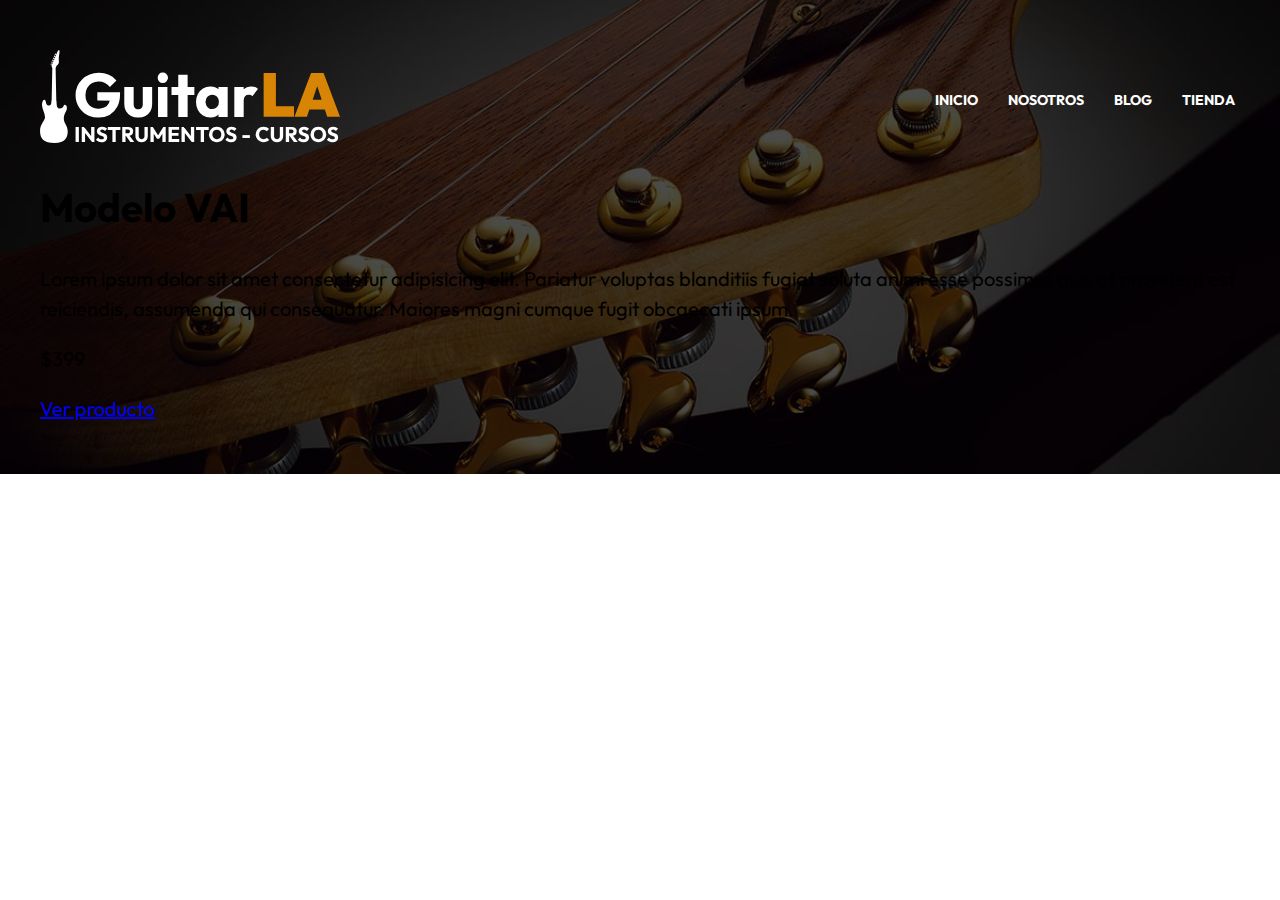
==== index.html @ eb32c7e4 "First commit. Section barra done" ====
<!DOCTYPE html>
<html lang="es">
<head>
    <meta charset="UTF-8">
    <meta http-equiv="X-UA-Compatible" content="IE=edge">
    <meta name="viewport" content="width=device-width, initial-scale=1.0">
    <title>GuitarLA</title>
    <link rel="stylesheet" href="css/normalize.css">
    <link rel="preconnect" href="https://fonts.googleapis.com">
    <link rel="preconnect" href="https://fonts.gstatic.com" crossorigin>
    <link href="https://fonts.googleapis.com/css2?family=Outfit:wght@400;700;900&display=swap" rel="stylesheet"> 
    <link rel="stylesheet" href="css/app.css">
</head>
<body>
    <header class="header">
        <div class="header__contenedor">
            <div class="header__barra">
                <a href="/">
                    <img src="img/logo.svg" alt="imagen logo" class="header__logo">
                </a>
                <nav class="navegacion">
                    <a href="index.html" class="navegacion__enlace">Inicio</a>
                    <a href="nosotros.html" class="navegacion__enlace">Nosotros</a>
                    <a href="blog.html" class="navegacion__enlace">Blog</a>
                    <a href="tienda.html" class="navegacion__enlace">Tienda</a>
                </nav>
            </div> <!--.header__barra-->
            <div class="modelo">
                <h1 class="modelo__nombre">Modelo VAI</h1>
                <p class="modelo__descripcion">Lorem ipsum dolor sit amet consectetur adipisicing elit. Pariatur voluptas blanditiis fugiat soluta animi esse possimus quis at provident est reiciendis, assumenda qui consequatur. Maiores magni cumque fugit obcaecati ipsum.</p>
                <p class="modelo__precio">$399</p>
                <a href="producto.html" class="modelo__enlace">Ver producto</a>
            </div>
        </div>

        <img src="img/header_guitarra.png" alt="imagen header guitarra" class="header__guitarra">
    </header>
</body>
</html>
---- css/app.css ----
:root {
    --primary: #e99401;
    --negro: #262626;
    --blanco: #FFF;
    --fuente-principal: 'Outfit', sans-serif;
}
html {
    font-size: 62.5%;
    box-sizing: border-box;
}
*, *:before, *:after {
    box-sizing: inherit;
}
body {
    font-size: 2rem;
    font-family: var(--fuente-principal);
    line-height: 1.5;
}
img {
    max-width: 100%;
}
[class$="__contenedor"] {
    max-width: 120rem;
    margin: 0 auto;
    width: 95%;
}
.header {
    background-image: linear-gradient(to right, rgb(0 0 0 / .7), rgb(0 0 0 / .7)), url(../img/header.jpg);
    background-size: cover;
    background-position: 50%;
    padding: 5rem 0;
}

.header__guitarra {
    display: none;
}
.header__barra {
    display: flex;
    flex-direction: column;
    align-items: center;
}
@media (min-width: 768px) {
    .header__barra {
        flex-direction: row;
        justify-content: space-between;
    }
}
.header__logo {
    width: 30rem;
}
.navegacion {
    display: flex;
    gap: 2rem;
    margin-top: 5rem;
}
@media (min-width: 768px) {
    .navegacion {
        margin-top: 0;
    }
}
.navegacion__enlace {
    color: var(--blanco);
    text-decoration: none;
    text-transform: uppercase;
    padding: .5rem;
    font-size: 1.4rem;
    font-weight: 700;
    transition-property: background-color;
    transition-duration: 300ms;
}
.navegacion__enlace:hover {
    background-color: var(--primary);
}
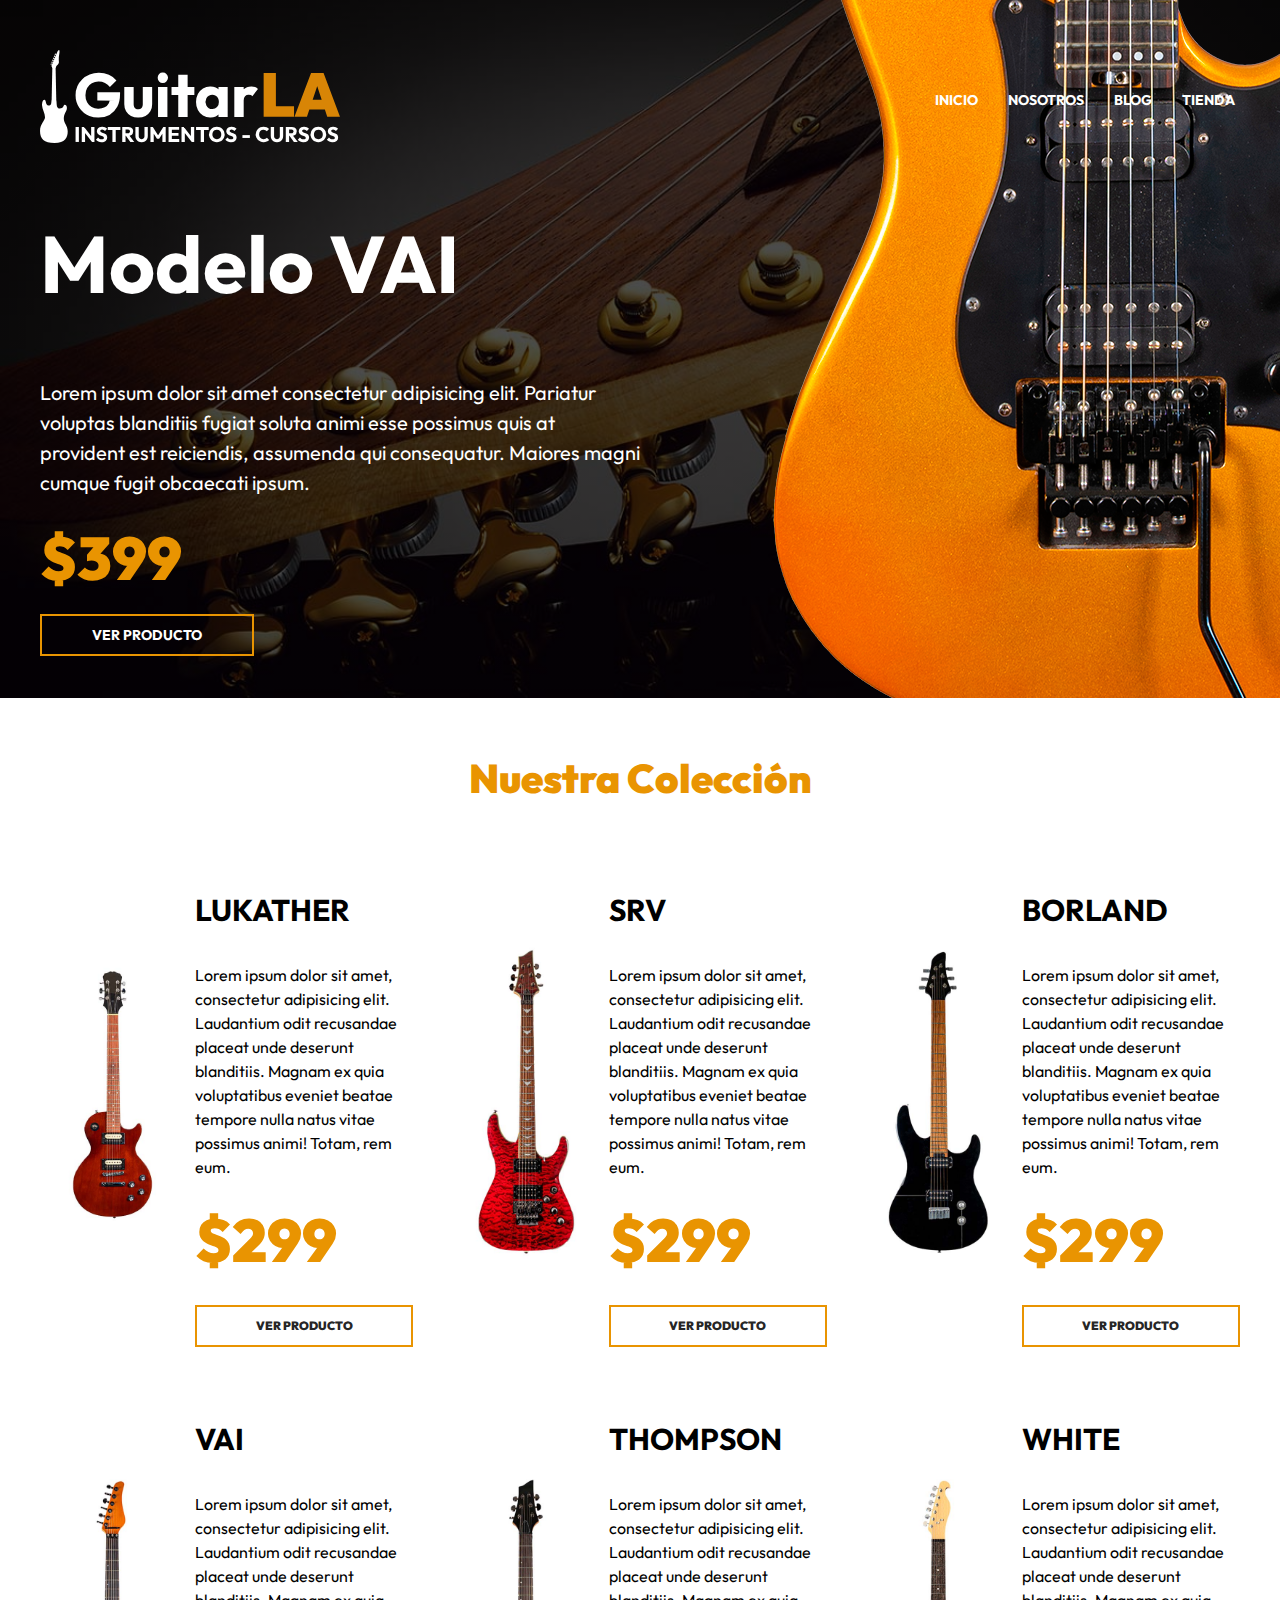
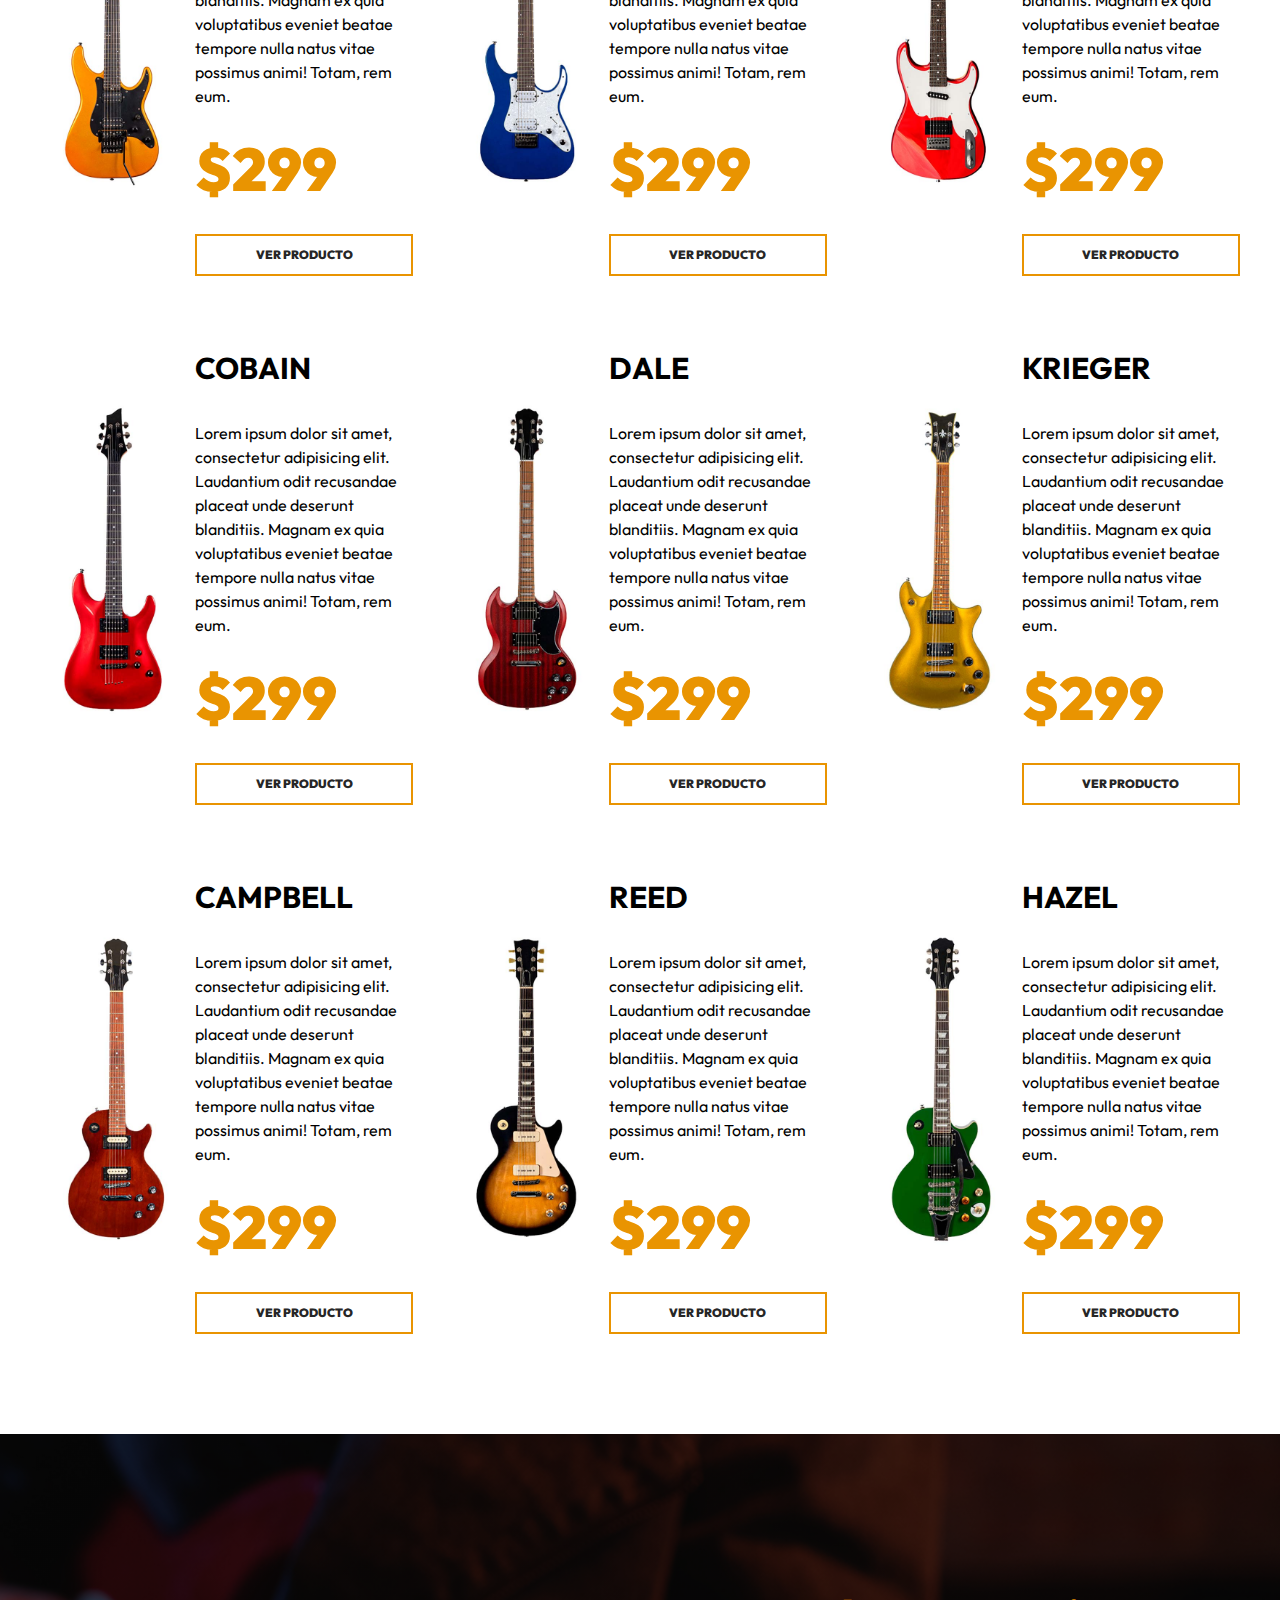
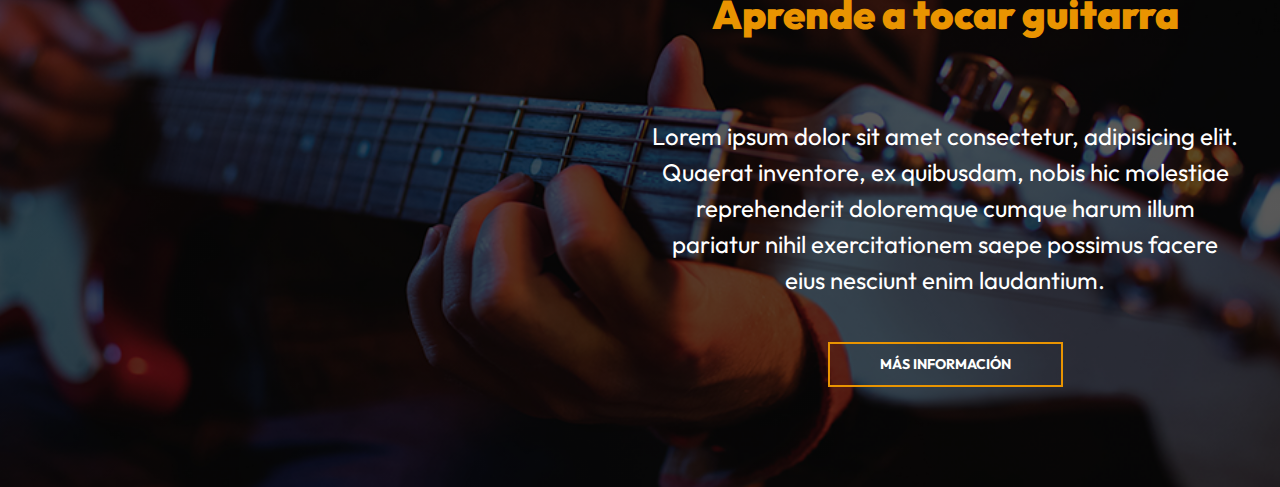
==== commit ba5b4e37: "Section Cursos done" ====
--- a/index.html
+++ b/index.html
@@ -35,5 +35,143 @@
 
         <img src="img/header_guitarra.png" alt="imagen header guitarra" class="header__guitarra">
     </header>
+
+    <main class="productos productos__contenedor">
+        <h2 class="productos__heading">Nuestra Colección</h2>
+
+        <div class="productos__grid">
+            <div class="producto">
+                <img src="img/guitarra_01.jpg" alt="imagen guitarra" class="producto__imagen">
+
+                <div class="producto__contenido">
+                    <h3 class="producto__nombre">Lukather</h3>
+                    <p class="producto__descripcion">Lorem ipsum dolor sit amet, consectetur adipisicing elit. Laudantium odit recusandae placeat unde deserunt blanditiis. Magnam ex quia voluptatibus eveniet beatae tempore nulla natus vitae possimus animi! Totam, rem eum.</p>
+                    <p class="producto__precio">$299</p>
+                    <a class="producto__enlace" href="producto.html">Ver Producto</a>
+                </div>
+            </div> <!--.producto-->
+            <div class="producto">
+                <img src="img/guitarra_02.jpg" alt="imagen guitarra" class="producto__imagen">
+
+                <div class="producto__contenido">
+                    <h3 class="producto__nombre">SRV</h3>
+                    <p class="producto__descripcion">Lorem ipsum dolor sit amet, consectetur adipisicing elit. Laudantium odit recusandae placeat unde deserunt blanditiis. Magnam ex quia voluptatibus eveniet beatae tempore nulla natus vitae possimus animi! Totam, rem eum.</p>
+                    <p class="producto__precio">$299</p>
+                    <a class="producto__enlace" href="producto.html">Ver Producto</a>
+                </div>
+            </div> <!--.producto-->
+            <div class="producto">
+                <img src="img/guitarra_03.jpg" alt="imagen guitarra" class="producto__imagen">
+
+                <div class="producto__contenido">
+                    <h3 class="producto__nombre">BORLAND</h3>
+                    <p class="producto__descripcion">Lorem ipsum dolor sit amet, consectetur adipisicing elit. Laudantium odit recusandae placeat unde deserunt blanditiis. Magnam ex quia voluptatibus eveniet beatae tempore nulla natus vitae possimus animi! Totam, rem eum.</p>
+                    <p class="producto__precio">$299</p>
+                    <a class="producto__enlace" href="producto.html">Ver Producto</a>
+                </div>
+            </div> <!--.producto-->
+            <div class="producto">
+                <img src="img/guitarra_04.jpg" alt="imagen guitarra" class="producto__imagen">
+
+                <div class="producto__contenido">
+                    <h3 class="producto__nombre">VAI</h3>
+                    <p class="producto__descripcion">Lorem ipsum dolor sit amet, consectetur adipisicing elit. Laudantium odit recusandae placeat unde deserunt blanditiis. Magnam ex quia voluptatibus eveniet beatae tempore nulla natus vitae possimus animi! Totam, rem eum.</p>
+                    <p class="producto__precio">$299</p>
+                    <a class="producto__enlace" href="producto.html">Ver Producto</a>
+                </div>
+            </div> <!--.producto-->
+            <div class="producto">
+                <img src="img/guitarra_05.jpg" alt="imagen guitarra" class="producto__imagen">
+
+                <div class="producto__contenido">
+                    <h3 class="producto__nombre">THOMPSON</h3>
+                    <p class="producto__descripcion">Lorem ipsum dolor sit amet, consectetur adipisicing elit. Laudantium odit recusandae placeat unde deserunt blanditiis. Magnam ex quia voluptatibus eveniet beatae tempore nulla natus vitae possimus animi! Totam, rem eum.</p>
+                    <p class="producto__precio">$299</p>
+                    <a class="producto__enlace" href="producto.html">Ver Producto</a>
+                </div>
+            </div> <!--.producto-->
+            <div class="producto">
+                <img src="img/guitarra_06.jpg" alt="imagen guitarra" class="producto__imagen">
+
+                <div class="producto__contenido">
+                    <h3 class="producto__nombre">WHITE</h3>
+                    <p class="producto__descripcion">Lorem ipsum dolor sit amet, consectetur adipisicing elit. Laudantium odit recusandae placeat unde deserunt blanditiis. Magnam ex quia voluptatibus eveniet beatae tempore nulla natus vitae possimus animi! Totam, rem eum.</p>
+                    <p class="producto__precio">$299</p>
+                    <a class="producto__enlace" href="producto.html">Ver Producto</a>
+                </div>
+            </div> <!--.producto-->
+            <div class="producto">
+                <img src="img/guitarra_07.jpg" alt="imagen guitarra" class="producto__imagen">
+
+                <div class="producto__contenido">
+                    <h3 class="producto__nombre">COBAIN</h3>
+                    <p class="producto__descripcion">Lorem ipsum dolor sit amet, consectetur adipisicing elit. Laudantium odit recusandae placeat unde deserunt blanditiis. Magnam ex quia voluptatibus eveniet beatae tempore nulla natus vitae possimus animi! Totam, rem eum.</p>
+                    <p class="producto__precio">$299</p>
+                    <a class="producto__enlace" href="producto.html">Ver Producto</a>
+                </div>
+            </div> <!--.producto-->
+            <div class="producto">
+                <img src="img/guitarra_08.jpg" alt="imagen guitarra" class="producto__imagen">
+
+                <div class="producto__contenido">
+                    <h3 class="producto__nombre">DALE</h3>
+                    <p class="producto__descripcion">Lorem ipsum dolor sit amet, consectetur adipisicing elit. Laudantium odit recusandae placeat unde deserunt blanditiis. Magnam ex quia voluptatibus eveniet beatae tempore nulla natus vitae possimus animi! Totam, rem eum.</p>
+                    <p class="producto__precio">$299</p>
+                    <a class="producto__enlace" href="producto.html">Ver Producto</a>
+                </div>
+            </div> <!--.producto-->
+            <div class="producto">
+                <img src="img/guitarra_09.jpg" alt="imagen guitarra" class="producto__imagen">
+
+                <div class="producto__contenido">
+                    <h3 class="producto__nombre">KRIEGER</h3>
+                    <p class="producto__descripcion">Lorem ipsum dolor sit amet, consectetur adipisicing elit. Laudantium odit recusandae placeat unde deserunt blanditiis. Magnam ex quia voluptatibus eveniet beatae tempore nulla natus vitae possimus animi! Totam, rem eum.</p>
+                    <p class="producto__precio">$299</p>
+                    <a class="producto__enlace" href="producto.html">Ver Producto</a>
+                </div>
+            </div> <!--.producto-->
+            <div class="producto">
+                <img src="img/guitarra_10.jpg" alt="imagen guitarra" class="producto__imagen">
+
+                <div class="producto__contenido">
+                    <h3 class="producto__nombre">CAMPBELL</h3>
+                    <p class="producto__descripcion">Lorem ipsum dolor sit amet, consectetur adipisicing elit. Laudantium odit recusandae placeat unde deserunt blanditiis. Magnam ex quia voluptatibus eveniet beatae tempore nulla natus vitae possimus animi! Totam, rem eum.</p>
+                    <p class="producto__precio">$299</p>
+                    <a class="producto__enlace" href="producto.html">Ver Producto</a>
+                </div>
+            </div> <!--.producto-->
+            <div class="producto">
+                <img src="img/guitarra_11.jpg" alt="imagen guitarra" class="producto__imagen">
+
+                <div class="producto__contenido">
+                    <h3 class="producto__nombre">REED</h3>
+                    <p class="producto__descripcion">Lorem ipsum dolor sit amet, consectetur adipisicing elit. Laudantium odit recusandae placeat unde deserunt blanditiis. Magnam ex quia voluptatibus eveniet beatae tempore nulla natus vitae possimus animi! Totam, rem eum.</p>
+                    <p class="producto__precio">$299</p>
+                    <a class="producto__enlace" href="producto.html">Ver Producto</a>
+                </div>
+            </div> <!--.producto-->
+            <div class="producto">
+                <img src="img/guitarra_12.jpg" alt="imagen guitarra" class="producto__imagen">
+
+                <div class="producto__contenido">
+                    <h3 class="producto__nombre">HAZEL</h3>
+                    <p class="producto__descripcion">Lorem ipsum dolor sit amet, consectetur adipisicing elit. Laudantium odit recusandae placeat unde deserunt blanditiis. Magnam ex quia voluptatibus eveniet beatae tempore nulla natus vitae possimus animi! Totam, rem eum.</p>
+                    <p class="producto__precio">$299</p>
+                    <a class="producto__enlace" href="producto.html">Ver Producto</a>
+                </div>
+            </div> <!--.producto-->
+
+        </div> <!--.productos__grid-->
+    </main>
+
+    <section class="cursos">
+        <div class="cursos__contenedor cursos__grid">
+            <div class="cursos__contenido">
+                <h2 class="cursos__heading">Aprende a tocar guitarra</h2>
+                <p class="cursos__texto">Lorem ipsum dolor sit amet consectetur, adipisicing elit. Quaerat inventore, ex quibusdam, nobis hic molestiae reprehenderit doloremque cumque harum illum pariatur nihil exercitationem saepe possimus facere eius nesciunt enim laudantium.</p>
+                <a href="#" class="cursos__enlace">Más información</a>
+            </div>
+        </div>
+    </section>
 </body>
 </html>--- a/css/app.css
+++ b/css/app.css
@@ -19,20 +19,56 @@
 img {
     max-width: 100%;
 }
-[class$="__contenedor"] {
+[class*="__contenedor"] {
     max-width: 120rem;
     margin: 0 auto;
     width: 95%;
+}
+[class*="__heading"] {
+    font-size: 4rem;
+    text-align: center;
+    font-weight: 900;
+    color: var(--primary);
+    margin: 5rem 0;
 }
 .header {
     background-image: linear-gradient(to right, rgb(0 0 0 / .7), rgb(0 0 0 / .7)), url(../img/header.jpg);
     background-size: cover;
     background-position: 50%;
     padding: 5rem 0;
+    position: relative;
 }
 
 .header__guitarra {
     display: none;
+}
+@media (min-width:992px) {
+    .header__guitarra {
+        display: block;
+        position: absolute;
+        right: 0;
+        bottom: 0;
+        /* animation-name: mostrarImagen;
+        animation-duration: 2s;
+        animation-delay: 0s;
+        animation-timing-function: ease-in-out;
+        animation-iteration-count: 1; */
+
+        animation: 1s ease-in-out 0s 1 mostrarImagen;
+    }
+}
+@keyframes mostrarImagen {
+    0% {
+        opacity: 0;
+        transform: translateX(-10rem);
+    }
+    50% {
+        opacity: 0;
+    }
+    100% {
+        opacity: 1;
+        transform: translateX(0rem);
+    }
 }
 .header__barra {
     display: flex;
@@ -52,6 +88,8 @@
     display: flex;
     gap: 2rem;
     margin-top: 5rem;
+    /* position: relative; */
+    z-index: 1000;
 }
 @media (min-width: 768px) {
     .navegacion {
@@ -70,4 +108,136 @@
 }
 .navegacion__enlace:hover {
     background-color: var(--primary);
+}
+.modelo {
+    color: var(--blanco);
+    margin-top: 5rem;
+    text-align: center;
+}
+@media (min-width: 768px) {
+    .modelo {
+        text-align: left;
+        width: 50%;
+    }
+}
+.modelo__nombre {
+    font-size: 8rem;
+}
+.modelo__precio {
+    font-size: 6rem;
+    color: var(--primary);
+    font-weight: 900;
+    line-height: 0;
+}
+.modelo__enlace {
+    margin-top: 2rem;
+    text-decoration: none;
+    padding: 1rem 5rem;
+    border: 2px solid var(--primary);
+    color: var(--blanco);
+    text-transform: uppercase;
+    font-weight: 700;
+    font-size: 1.4rem;
+    transition-property: background-color;
+    transition-duration: 300ms;
+}
+.modelo__enlace:hover {
+    background-color: var(--primary);
+}
+.productos__grid {
+    display: grid;
+    gap: 4rem;
+}
+@media (min-width: 768px) {
+    .productos__grid {
+        grid-template-columns: repeat(2, 1fr);
+    }
+}
+@media (min-width:1200px) {
+    .productos__grid {
+        grid-template-columns: repeat(3, 1fr);
+    }
+}
+.producto {
+    display: grid;
+    grid-template-columns: 2fr 3fr;
+    column-gap: 1rem;
+    align-items: center;
+}
+.producto__nombre {
+    font-size: 3rem;
+    text-transform: uppercase;
+}
+.producto__descripcion {
+    font-size: 1.6rem;
+}
+.producto__precio {
+    color: var(--primary);
+    font-size: 6rem;
+    font-weight: 900;
+    margin: 0;
+}
+.producto__enlace {
+    margin-top: 2rem;
+    display: block;
+    text-decoration: none;
+    color: var(--negro);
+    padding: 1rem 5rem;
+    border: 2px solid var(--primary);
+    text-align: center;
+    font-size: 1.2rem;
+    font-weight: 900;
+    text-transform: uppercase;
+    transition-property: background-color;
+    transition-duration: 300ms;
+}
+.producto__enlace:hover {
+    background-color: var(--primary);
+    color: var(--blanco);
+}
+.cursos {
+    background-image: linear-gradient(to right, rgb(0 0 0 / .65), rgb(0 0 0 / .65)), url('../img/cursos_bg.jpg');
+    padding: 10rem 0;
+    margin-top: 10rem;
+    background-repeat: no-repeat;
+    background-size: cover;
+    background-position: 50%;
+}
+@media (min-width:768px) {
+    .cursos__grid {
+        display: grid;
+        grid-template-columns: repeat(2, 1fr);
+        column-gap: 2rem;
+    }
+}
+.cursos__contenido {
+    display: flex;
+    flex-direction: column;
+    align-items: center;
+}
+@media (min-width: 768px) {
+    .cursos__contenido {
+        grid-column: 2 / 3;
+    }
+}
+.cursos__texto {
+    color: var(--blanco);
+    text-align: center;
+    font-size: 2.4rem;
+}
+.cursos__enlace {
+    color: var(--blanco);
+    margin-top: 2rem;
+    display: inline-block;
+    border: 2px solid var(--primary);
+    text-decoration: none;
+    padding: 1rem 5rem;
+    text-transform: uppercase;
+    font-size: 1.4rem;
+    font-weight: 700;
+    transition-property: background-color;
+    transition-duration: 300ms;
+}
+.cursos__enlace:hover {
+    background-color: var(--primary);
 }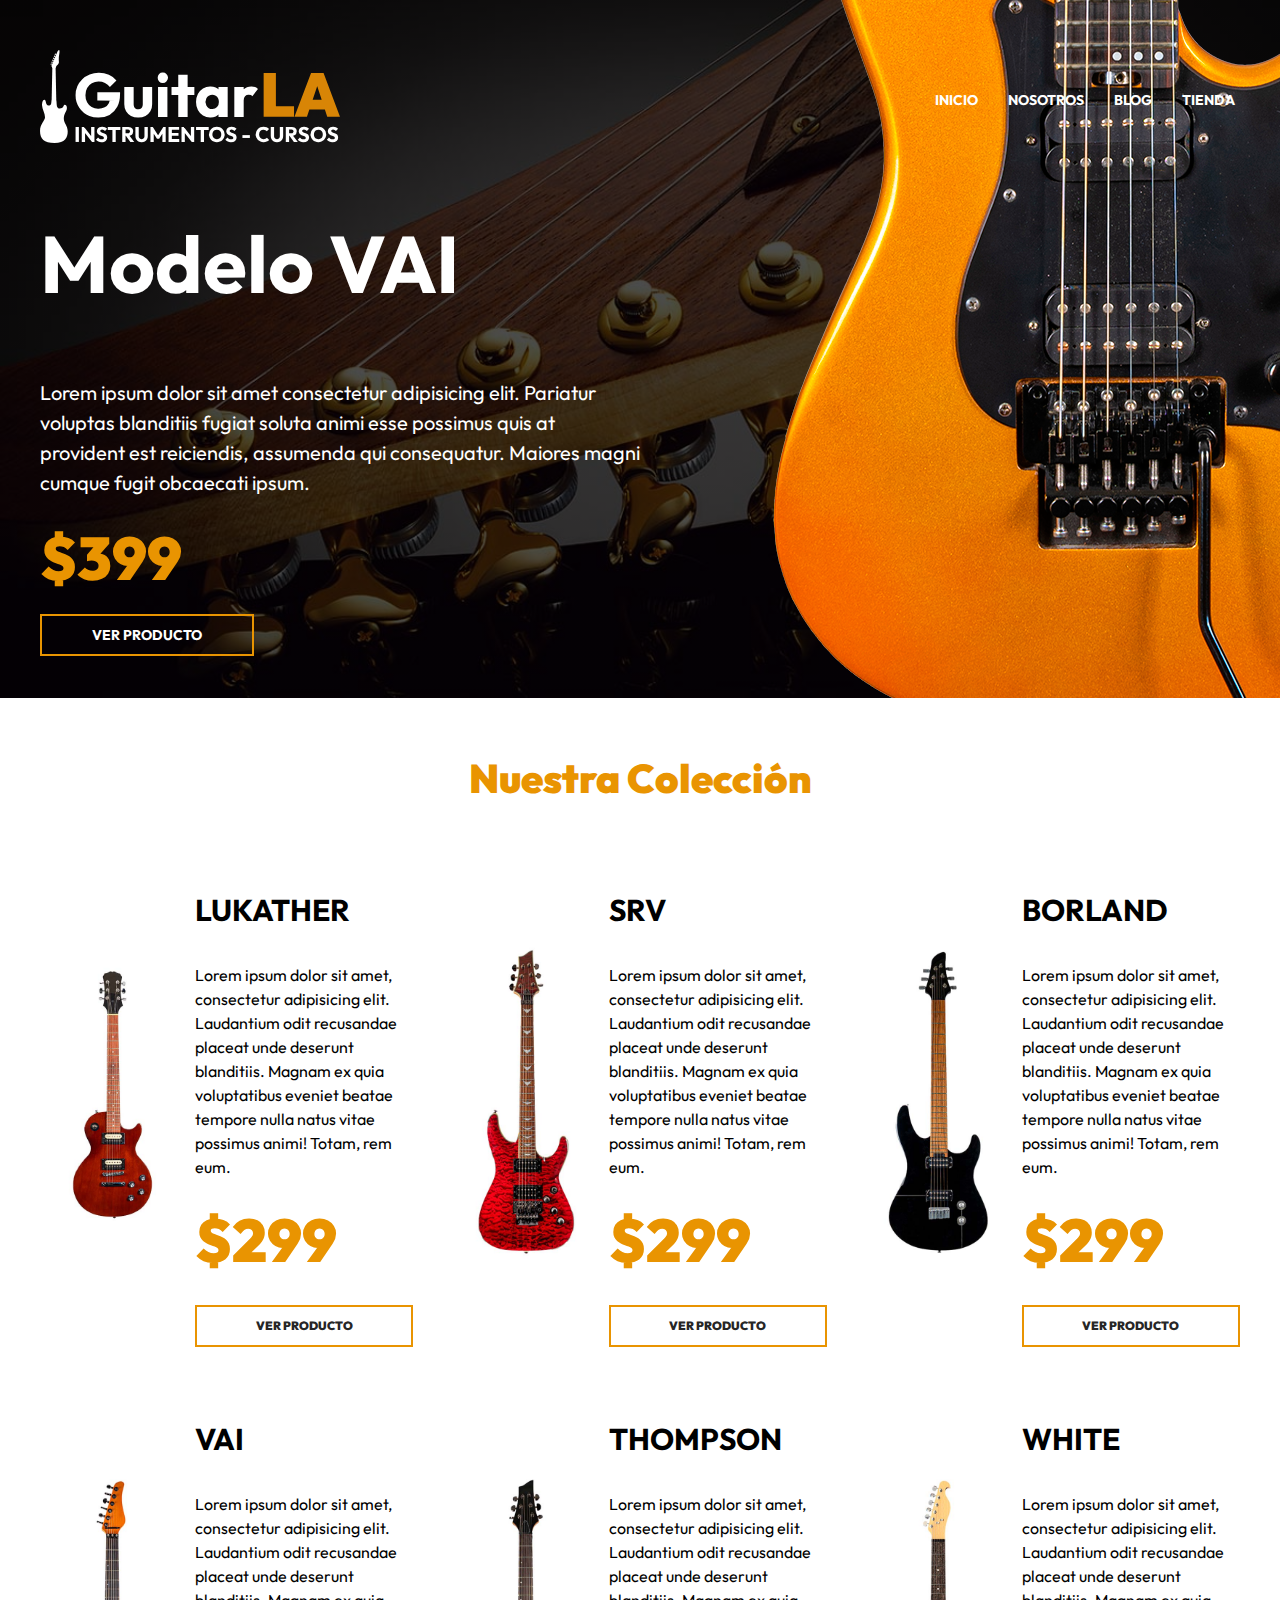
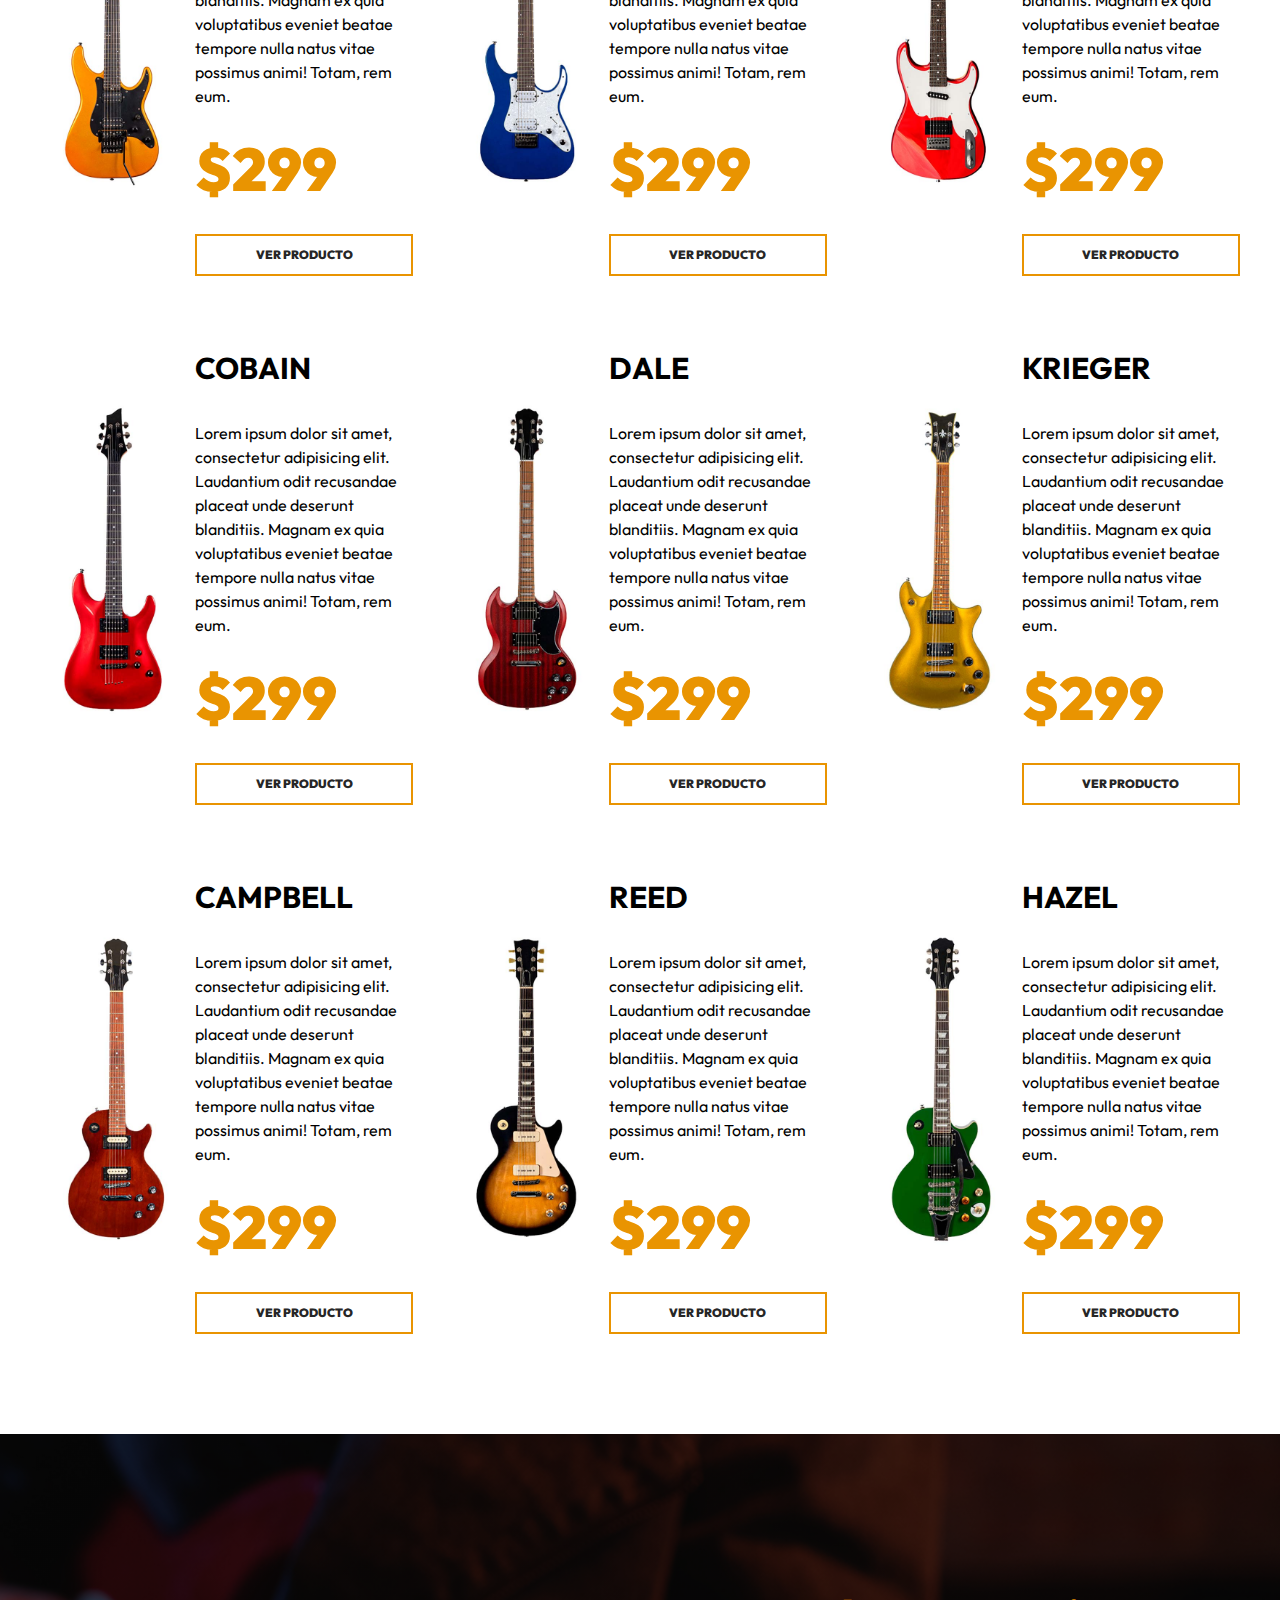
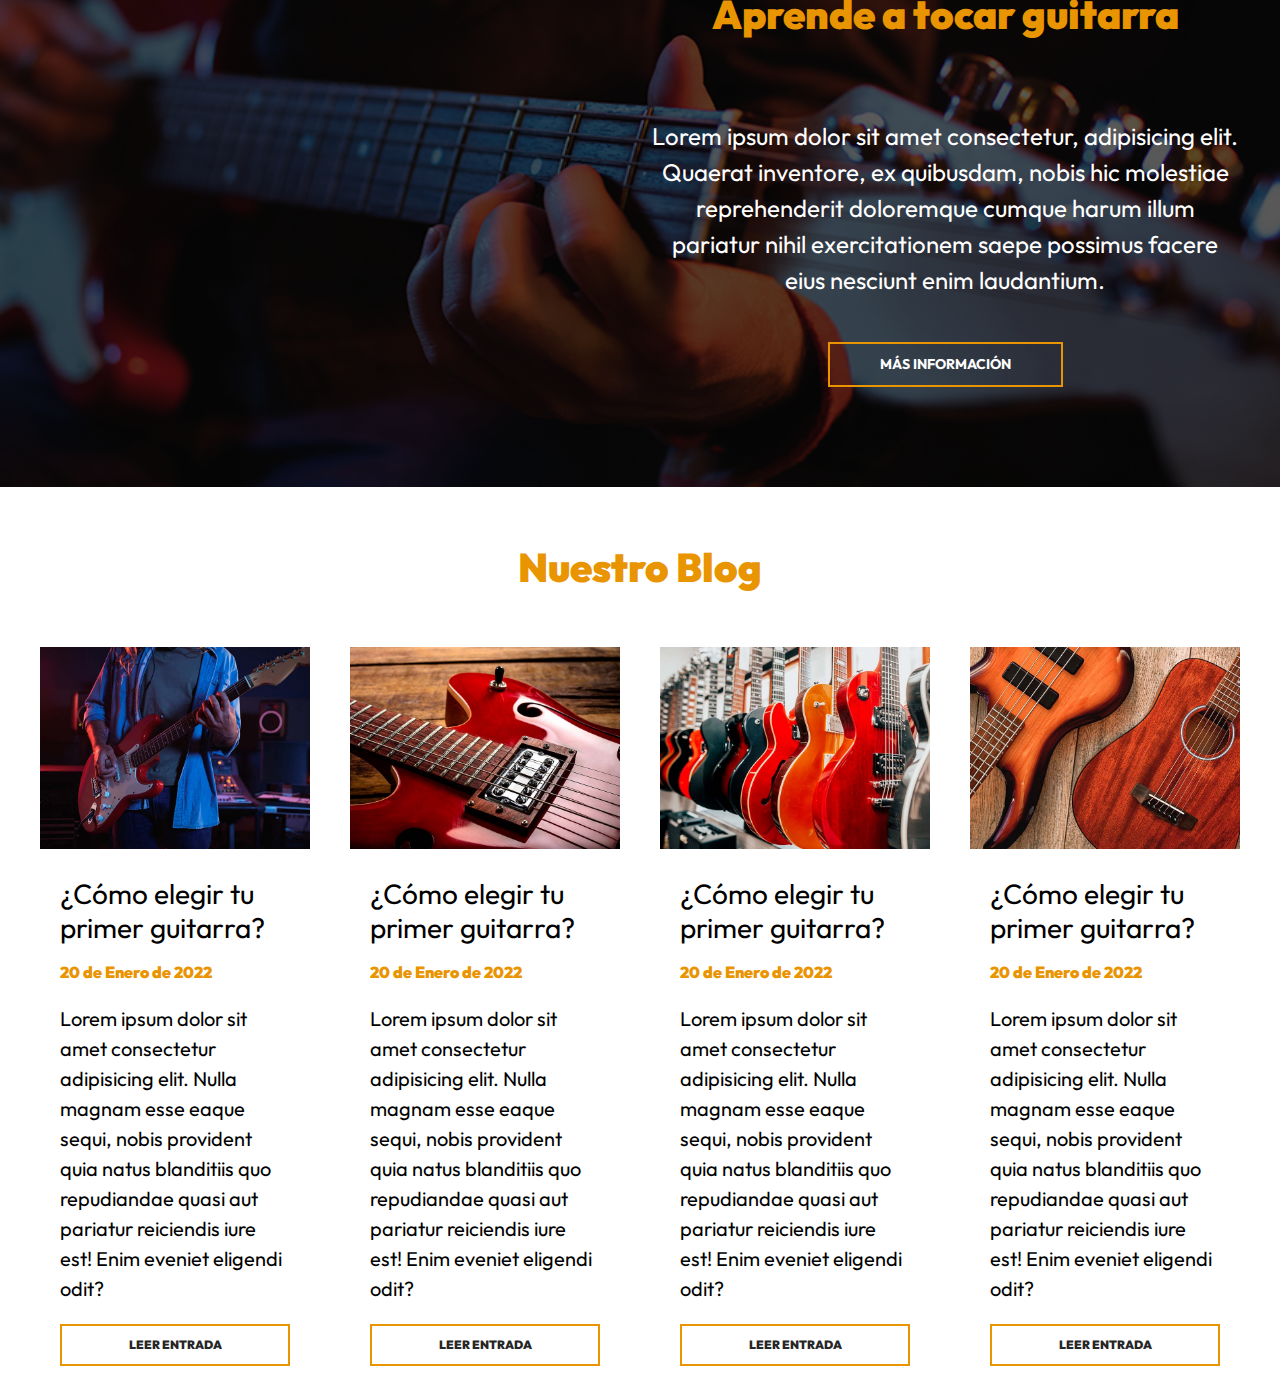
==== commit 7161b793: "Styling Blog. Missing cutting some text off on entrada__texto" ====
--- a/index.html
+++ b/index.html
@@ -173,5 +173,55 @@
             </div>
         </div>
     </section>
+
+    <section class="blog">
+        <h2 class="blog__heading">Nuestro Blog</h2>
+        <div class="blog__contenedor blog__grid">
+            <article class="entrada">
+                <img src="img/blog_1.jpg" alt="imagen blog" class="entrada__imagen">
+
+                <div class="entrada__contenido">
+                    <h3 class="entrada__titulo">¿Cómo elegir tu primer guitarra?</h3>
+                    <p class="entrada__fecha">20 de Enero de 2022</p>
+                    <p class="entrada__texto">Lorem ipsum dolor sit amet consectetur adipisicing elit. Nulla magnam esse eaque sequi, nobis provident quia natus blanditiis quo repudiandae quasi aut pariatur reiciendis iure est! Enim eveniet eligendi odit?</p>
+
+                    <a href="entrada.html" class="entrada__enlace">Leer Entrada</a>
+                </div>
+            </article>
+            <article class="entrada">
+                <img src="img/blog_2.jpg" alt="imagen blog" class="entrada__imagen">
+
+                <div class="entrada__contenido">
+                    <h3 class="entrada__titulo">¿Cómo elegir tu primer guitarra?</h3>
+                    <p class="entrada__fecha">20 de Enero de 2022</p>
+                    <p class="entrada__texto">Lorem ipsum dolor sit amet consectetur adipisicing elit. Nulla magnam esse eaque sequi, nobis provident quia natus blanditiis quo repudiandae quasi aut pariatur reiciendis iure est! Enim eveniet eligendi odit?</p>
+
+                    <a href="entrada.html" class="entrada__enlace">Leer Entrada</a>
+                </div>
+            </article>
+            <article class="entrada">
+                <img src="img/blog_3.jpg" alt="imagen blog" class="entrada__imagen">
+
+                <div class="entrada__contenido">
+                    <h3 class="entrada__titulo">¿Cómo elegir tu primer guitarra?</h3>
+                    <p class="entrada__fecha">20 de Enero de 2022</p>
+                    <p class="entrada__texto">Lorem ipsum dolor sit amet consectetur adipisicing elit. Nulla magnam esse eaque sequi, nobis provident quia natus blanditiis quo repudiandae quasi aut pariatur reiciendis iure est! Enim eveniet eligendi odit?</p>
+
+                    <a href="entrada.html" class="entrada__enlace">Leer Entrada</a>
+                </div>
+            </article>
+            <article class="entrada">
+                <img src="img/blog_4.jpg" alt="imagen blog" class="entrada__imagen">
+
+                <div class="entrada__contenido">
+                    <h3 class="entrada__titulo">¿Cómo elegir tu primer guitarra?</h3>
+                    <p class="entrada__fecha">20 de Enero de 2022</p>
+                    <p class="entrada__texto">Lorem ipsum dolor sit amet consectetur adipisicing elit. Nulla magnam esse eaque sequi, nobis provident quia natus blanditiis quo repudiandae quasi aut pariatur reiciendis iure est! Enim eveniet eligendi odit?</p>
+
+                    <a href="entrada.html" class="entrada__enlace">Leer Entrada</a>
+                </div>
+            </article>
+        </div>
+    </section>
 </body>
 </html>--- a/css/app.css
+++ b/css/app.css
@@ -240,4 +240,50 @@
 }
 .cursos__enlace:hover {
     background-color: var(--primary);
+}
+.blog__grid {
+    display: grid;
+    gap: 4rem;
+}
+@media (min-width: 768px) {
+    .blog__grid {
+        grid-template-columns: repeat(2, 1fr);
+    }
+}
+@media (min-width: 1200px) {
+    .blog__grid {
+        grid-template-columns: repeat(4, 1fr);
+    }
+}
+.entrada__contenido {
+    padding: 2rem;
+}
+.entrada__titulo {
+    font-weight: 400;
+    font-size: 2.8rem;
+    margin: 0;
+    line-height: 1.2;
+}
+.entrada__fecha {
+    font-size: 1.6rem;
+    font-weight: 900;
+    color: var(--primary);
+}
+.entrada__enlace {
+    margin-top: 2rem;
+    display: block;
+    text-decoration: none;
+    color: var(--negro);
+    padding: 1rem 5rem;
+    border: 2px solid var(--primary);
+    text-align: center;
+    font-size: 1.2rem;
+    font-weight: 900;
+    text-transform: uppercase;
+    transition-property: background-color;
+    transition-duration: 300ms;
+}
+.entrada__enlace:hover {
+    background-color: var(--primary);
+    color: var(--blanco);
 }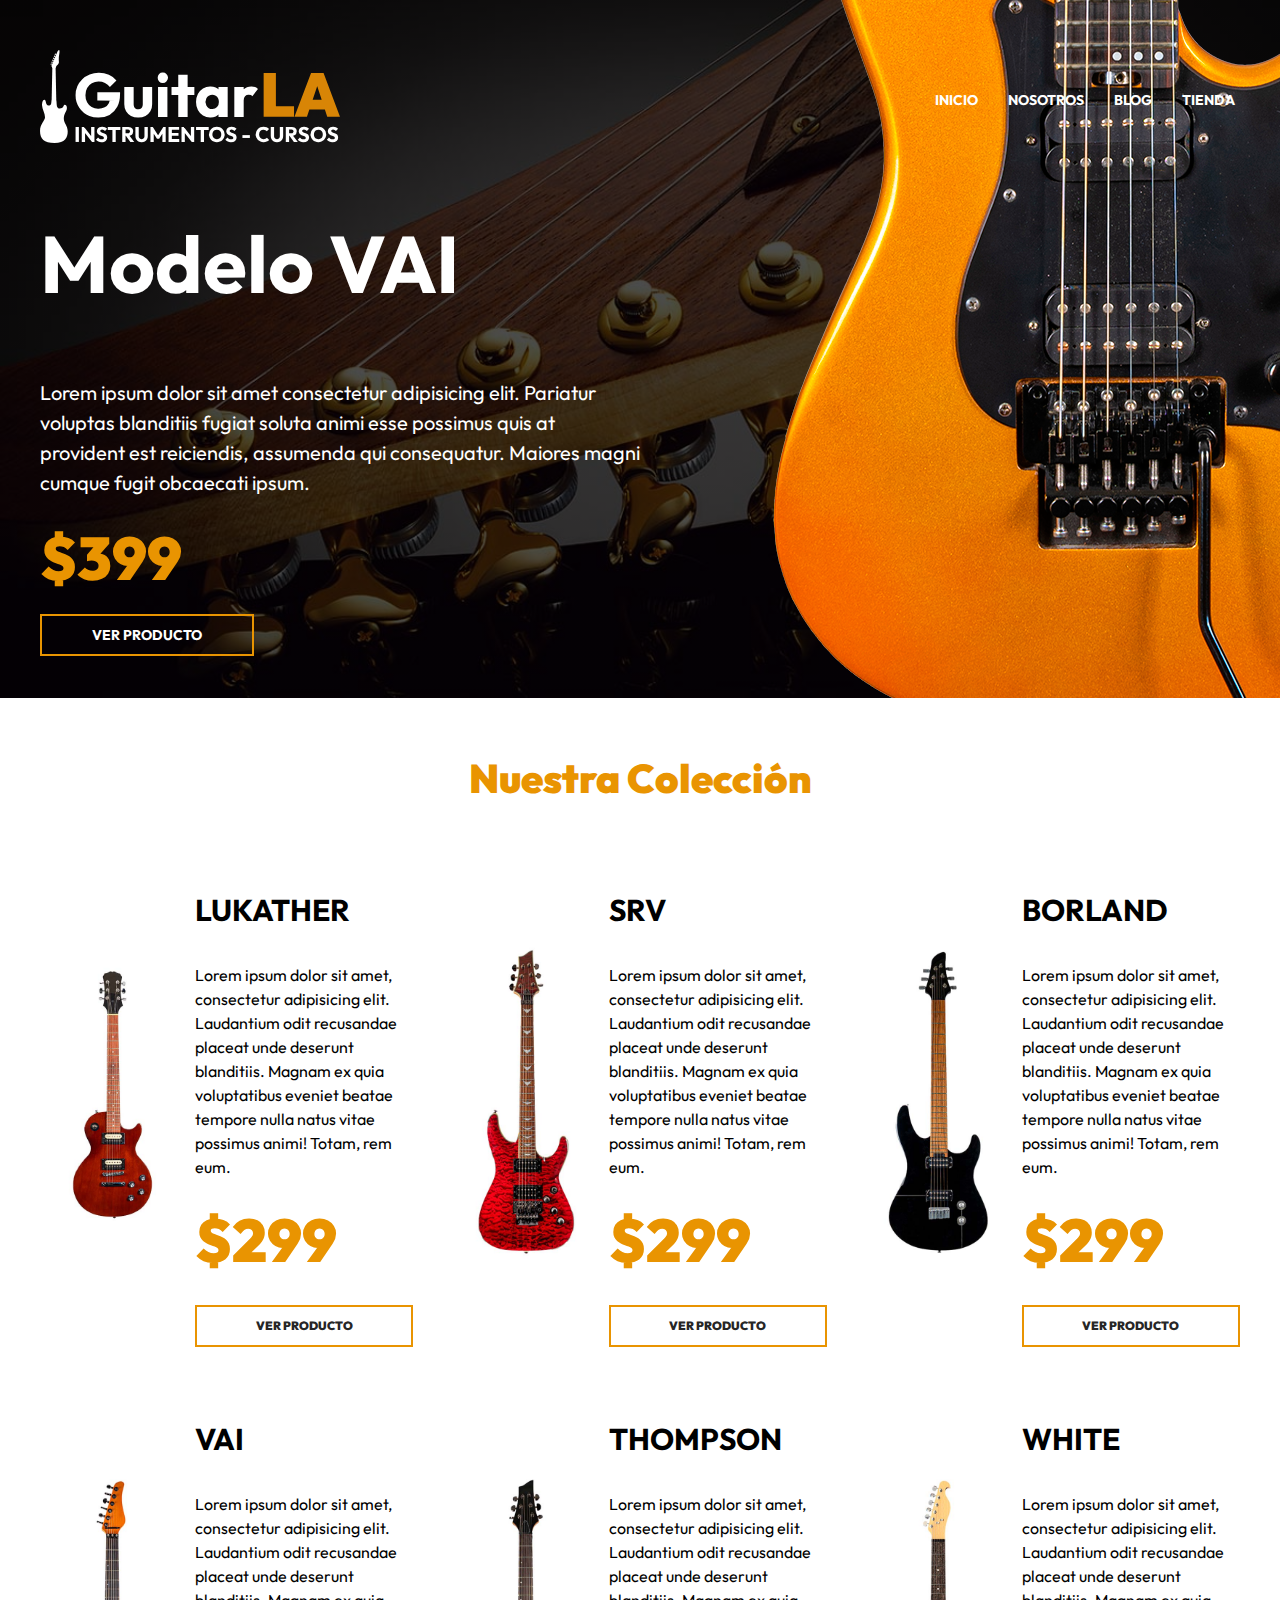
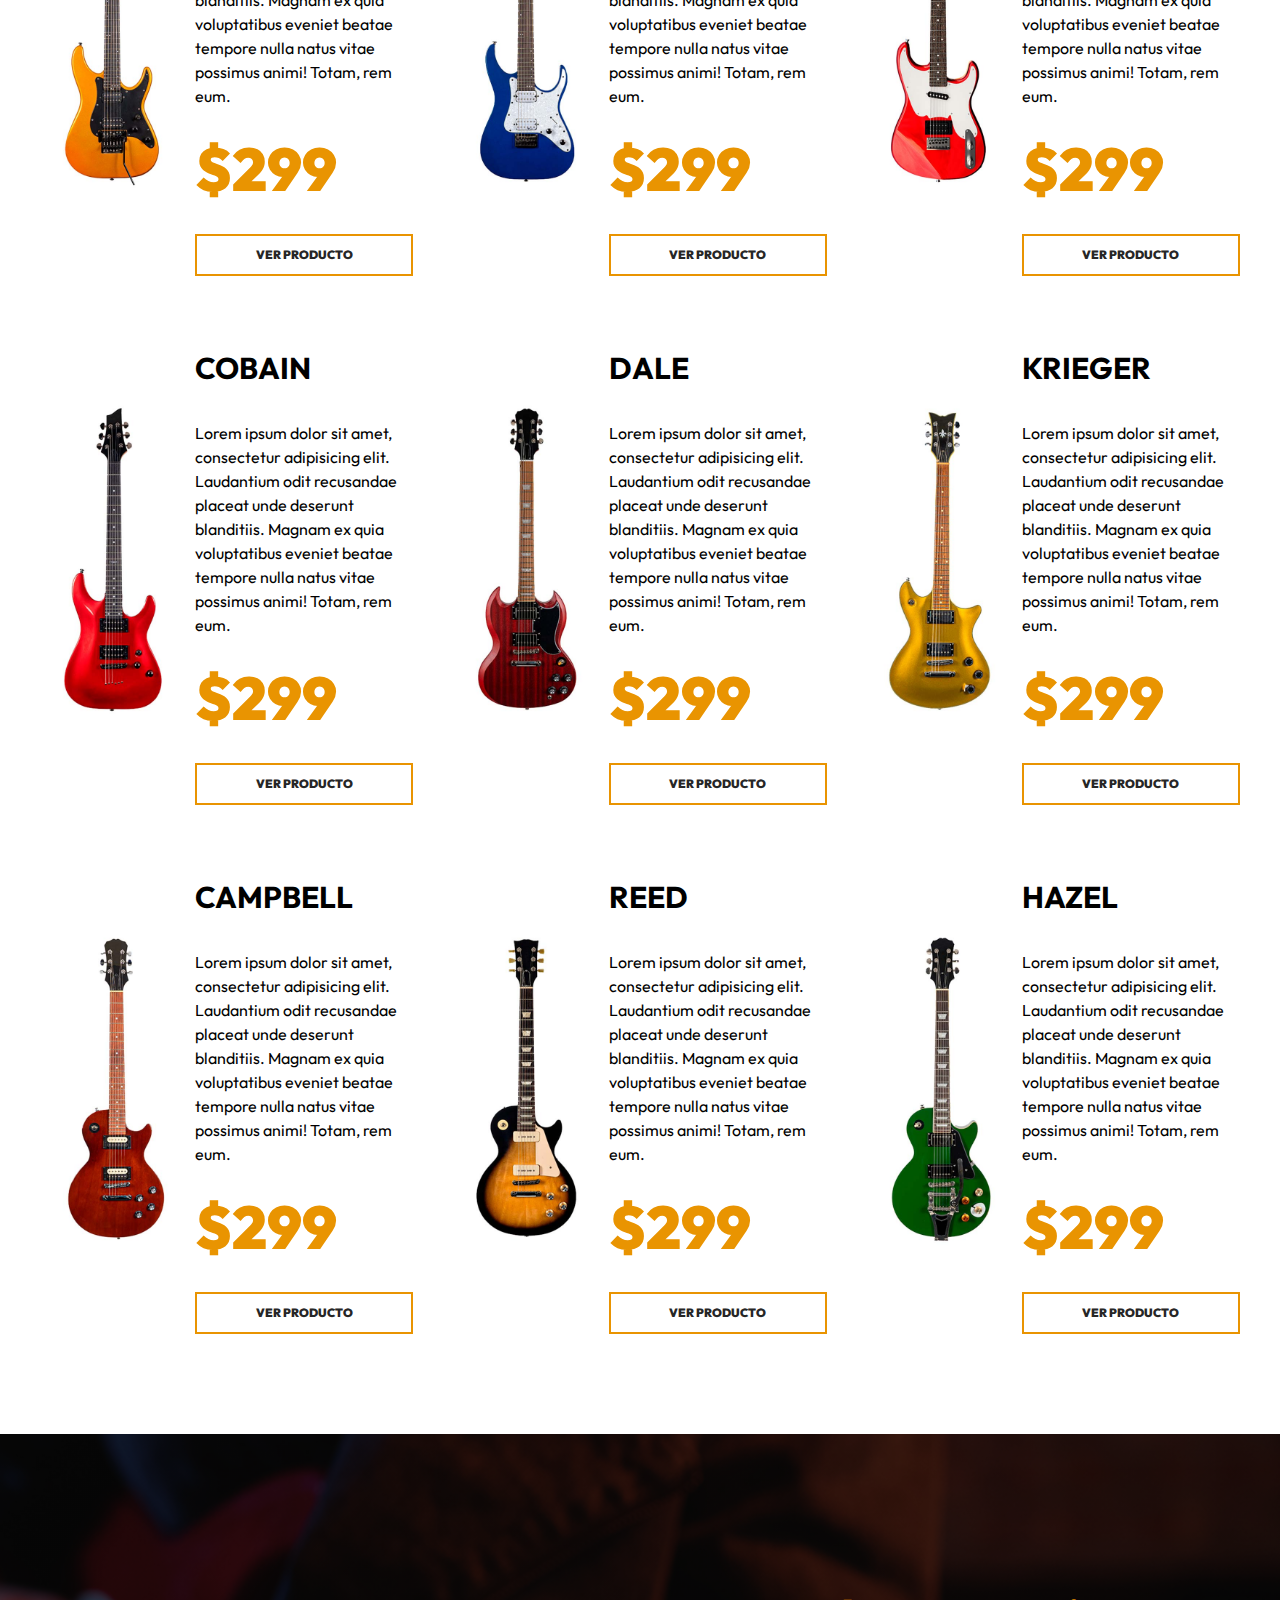
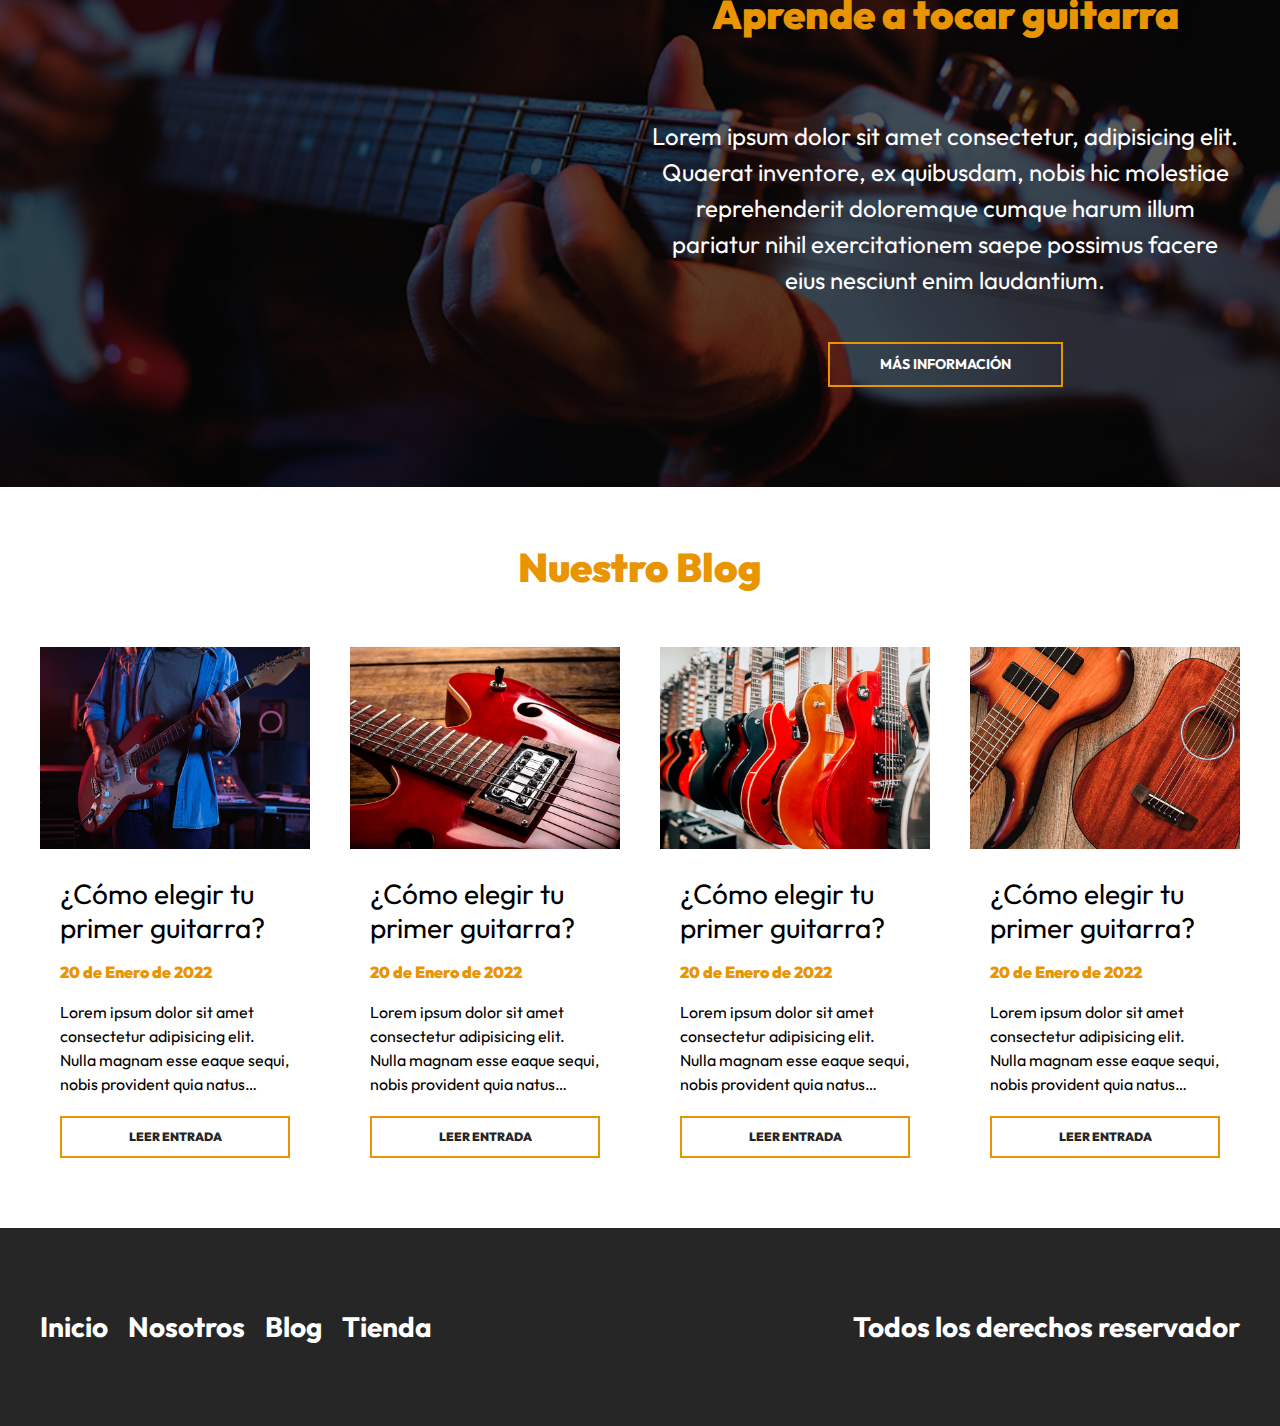
==== commit e67dbef3: "Footer done. Main page done" ====
--- a/index.html
+++ b/index.html
@@ -223,5 +223,18 @@
             </article>
         </div>
     </section>
+
+    <footer class="footer">
+        <div class="footer__contenedor footer__contenido">
+            <nav class="footer__nav">
+                <a href="index.html" class="footer__enlace">Inicio</a>
+                <a href="nosotros.html" class="footer__enlace">Nosotros</a>
+                <a href="blog.html" class="footer__enlace">Blog</a>
+                <a href="tienda.html" class="footer__enlace">Tienda</a>
+            </nav>
+
+            <p class="footer__copyright">Todos los derechos reservador</p>
+        </div>
+    </footer>
 </body>
 </html>--- a/css/app.css
+++ b/css/app.css
@@ -286,4 +286,48 @@
 .entrada__enlace:hover {
     background-color: var(--primary);
     color: var(--blanco);
+}
+.entrada__texto {
+    display: -webkit-box;
+    -webkit-box-orient: vertical;
+    -webkit-line-clamp: 4;
+    overflow: hidden;
+    font-size: 1.6rem;
+}
+.footer {
+    margin-top: 5rem;
+    background-color: var(--negro);
+    padding: 5rem 0;
+}
+@media (min-width:768px) {
+    .footer__contenido {
+        display: flex;
+        justify-content: space-between;
+    }
+}
+.footer__nav {
+    display: flex;
+    flex-direction: column;
+    align-items: center;
+}
+@media (min-width:768px) {
+    .footer__nav {
+        flex-direction: row;
+        gap: 2rem;
+    }
+}
+.footer__enlace {
+    font-size: 2.8rem;
+    color: var(--blanco);
+    text-decoration: none;
+    font-weight: 700;
+}
+.footer__enlace:hover {
+    color: var(--primary);
+}
+.footer__copyright {
+    font-size: 2.8rem;
+    color: var(--blanco);
+    font-weight: 700;
+    text-align: center;
 }